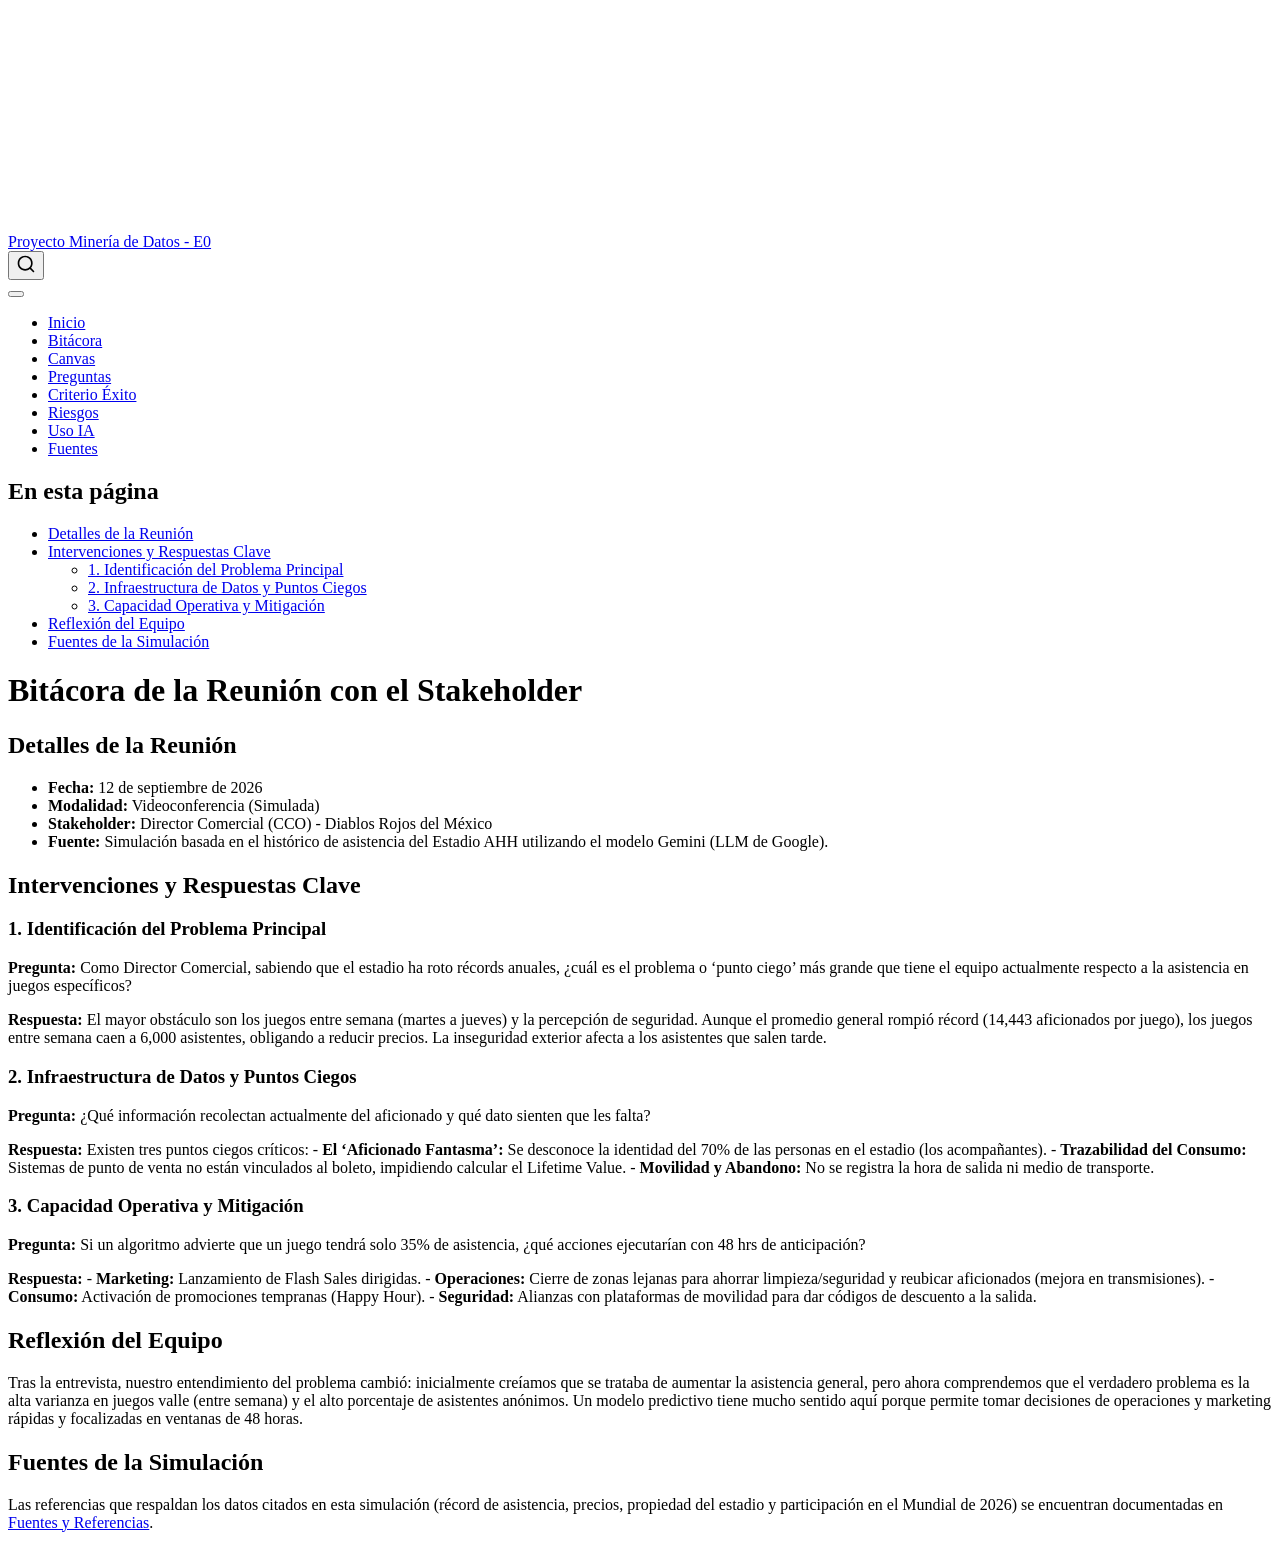
==== docs/entregas/E0_comprension_negocio/bitacora.html @ f0432efb "E0 Comprension del Negocio: sitio Quarto, entregables y docs compilados" ====
<!DOCTYPE html>
<html xmlns="http://www.w3.org/1999/xhtml" lang="es" xml:lang="es"><head>

<meta charset="utf-8">
<meta name="generator" content="quarto-1.10.18">

<meta name="viewport" content="width=device-width, initial-scale=1.0, user-scalable=yes">


<title>Bitácora de la Reunión con el Stakeholder – Proyecto Minería de Datos - E0</title>
<style>
/* Default styles provided by pandoc.
** See https://pandoc.org/MANUAL.html#variables-for-html for config info.
*/
span.smallcaps{font-variant: small-caps;}
div.columns{display: flex; gap: 1.5em;}
div.column{flex: auto;}
@media screen {
div.columns{gap: min(4vw, 1.5em);}
div.column{overflow-x: auto;}
}
div.hanging-indent{margin-left: 1.5em; text-indent: -1.5em;}
ul.task-list{list-style: none;}
ul.task-list li input[type="checkbox"] {
  width: 0.8em;
  margin: 0 0.8em 0.2em -1em; /* quarto-specific, see https://github.com/quarto-dev/quarto-cli/issues/4556 */ 
  vertical-align: middle;
}
</style>


<script src="../../site_libs/quarto-nav/quarto-nav.js"></script>
<script src="../../site_libs/quarto-nav/headroom.min.js"></script>
<script src="../../site_libs/clipboard/clipboard.min.js"></script>
<script src="../../site_libs/quarto-search/autocomplete.umd.js"></script>
<script src="../../site_libs/quarto-search/fuse.min.js"></script>
<script src="../../site_libs/quarto-search/quarto-search.js"></script>
<meta name="quarto:offset" content="../../">
<script src="../../site_libs/quarto-html/quarto.js" type="module"></script>
<script src="../../site_libs/quarto-html/tabsets/tabsets.js" type="module"></script>
<script src="../../site_libs/quarto-html/popper.min.js"></script>
<script src="../../site_libs/quarto-html/tippy.umd.min.js"></script>
<script src="../../site_libs/quarto-html/anchor.min.js"></script>
<link href="../../site_libs/quarto-html/tippy.css" rel="stylesheet">
<link href="../../site_libs/quarto-html/quarto-syntax-highlighting-64a204ab8560d761af7679ceaba22944.css" rel="stylesheet" id="quarto-text-highlighting-styles">
<script src="../../site_libs/bootstrap/bootstrap.min.js"></script>
<link href="../../site_libs/bootstrap/bootstrap-icons.css" rel="stylesheet">
<link href="../../site_libs/bootstrap/bootstrap-172ba59bd5e0b52282274ba0c0cc16fc.min.css" rel="stylesheet" append-hash="true" id="quarto-bootstrap" data-mode="light">
<script id="quarto-search-options" type="application/json">{
  "location": "navbar",
  "copy-button": false,
  "collapse-after": 3,
  "panel-placement": "end",
  "type": "overlay",
  "limit": 50,
  "keyboard-shortcut": [
    "f",
    "/",
    "s"
  ],
  "show-item-context": false,
  "language": {
    "search-no-results-text": "No se han encontrado resultados",
    "search-matching-documents-text": "documentos encontrados",
    "search-copy-link-title": "Copiar el enlace en la búsqueda",
    "search-hide-matches-text": "Ocultar resultados adicionales",
    "search-more-match-text": "resultado adicional en este documento",
    "search-more-matches-text": "resultados adicionales en este documento",
    "search-clear-button-title": "Borrar",
    "search-text-placeholder": "",
    "search-detached-cancel-button-title": "Cancelar",
    "search-submit-button-title": "Enviar",
    "search-label": "Buscar"
  }
}</script>


</head>

<body class="nav-fixed quarto-light">

<div id="quarto-search-results"></div>
  <header id="quarto-header" class="headroom fixed-top">
    <nav class="navbar navbar-expand-lg " data-bs-theme="dark">
      <div class="navbar-container container-fluid">
      <div class="navbar-brand-container mx-auto">
    <a class="navbar-brand" href="../../index.html">
    <span class="navbar-title">Proyecto Minería de Datos - E0</span>
    </a>
  </div>
            <div id="quarto-search" class="" title="Buscar"></div>
          <button class="navbar-toggler" type="button" data-bs-toggle="collapse" data-bs-target="#navbarCollapse" aria-controls="navbarCollapse" role="menu" aria-expanded="false" aria-label="Navegación de palanca" onclick="if (window.quartoToggleHeadroom) { window.quartoToggleHeadroom(); }">
  <span class="navbar-toggler-icon"></span>
</button>
          <div class="collapse navbar-collapse" id="navbarCollapse">
            <ul class="navbar-nav navbar-nav-scroll me-auto">
  <li class="nav-item">
    <a class="nav-link" href="../../index.html"> 
<span class="menu-text">Inicio</span></a>
  </li>  
  <li class="nav-item">
    <a class="nav-link active" href="../../entregas/E0_comprension_negocio/bitacora.html" aria-current="page"> 
<span class="menu-text">Bitácora</span></a>
  </li>  
  <li class="nav-item">
    <a class="nav-link" href="../../entregas/E0_comprension_negocio/canvas.html"> 
<span class="menu-text">Canvas</span></a>
  </li>  
  <li class="nav-item">
    <a class="nav-link" href="../../entregas/E0_comprension_negocio/preguntas.html"> 
<span class="menu-text">Preguntas</span></a>
  </li>  
  <li class="nav-item">
    <a class="nav-link" href="../../entregas/E0_comprension_negocio/criterio_exito.html"> 
<span class="menu-text">Criterio Éxito</span></a>
  </li>  
  <li class="nav-item">
    <a class="nav-link" href="../../entregas/E0_comprension_negocio/riesgos_supuestos.html"> 
<span class="menu-text">Riesgos</span></a>
  </li>  
  <li class="nav-item">
    <a class="nav-link" href="../../entregas/E0_comprension_negocio/uso_ia.html"> 
<span class="menu-text">Uso IA</span></a>
  </li>  
  <li class="nav-item">
    <a class="nav-link" href="../../entregas/E0_comprension_negocio/fuentes.html"> 
<span class="menu-text">Fuentes</span></a>
  </li>  
</ul>
          </div> <!-- /navcollapse -->
            <div class="quarto-navbar-tools">
</div>
      </div> <!-- /container-fluid -->
    </nav>
</header>
<!-- content -->
<div id="quarto-content" class="quarto-container page-columns page-rows-contents page-layout-article page-navbar">
<!-- sidebar -->
<!-- margin-sidebar -->
    <div id="quarto-margin-sidebar" class="sidebar margin-sidebar">
        <nav id="TOC" role="doc-toc" class="toc-active">
    <h2 id="toc-title">En esta página</h2>
   
  <ul>
  <li><a href="#detalles-de-la-reunión" id="toc-detalles-de-la-reunión" class="nav-link active" data-scroll-target="#detalles-de-la-reunión">Detalles de la Reunión</a></li>
  <li><a href="#intervenciones-y-respuestas-clave" id="toc-intervenciones-y-respuestas-clave" class="nav-link" data-scroll-target="#intervenciones-y-respuestas-clave">Intervenciones y Respuestas Clave</a>
  <ul class="collapse">
  <li><a href="#identificación-del-problema-principal" id="toc-identificación-del-problema-principal" class="nav-link" data-scroll-target="#identificación-del-problema-principal">1. Identificación del Problema Principal</a></li>
  <li><a href="#infraestructura-de-datos-y-puntos-ciegos" id="toc-infraestructura-de-datos-y-puntos-ciegos" class="nav-link" data-scroll-target="#infraestructura-de-datos-y-puntos-ciegos">2. Infraestructura de Datos y Puntos Ciegos</a></li>
  <li><a href="#capacidad-operativa-y-mitigación" id="toc-capacidad-operativa-y-mitigación" class="nav-link" data-scroll-target="#capacidad-operativa-y-mitigación">3. Capacidad Operativa y Mitigación</a></li>
  </ul></li>
  <li><a href="#reflexión-del-equipo" id="toc-reflexión-del-equipo" class="nav-link" data-scroll-target="#reflexión-del-equipo">Reflexión del Equipo</a></li>
  <li><a href="#fuentes-de-la-simulación" id="toc-fuentes-de-la-simulación" class="nav-link" data-scroll-target="#fuentes-de-la-simulación">Fuentes de la Simulación</a></li>
  </ul>
</nav>
    </div>
<!-- main -->
<main class="content" id="quarto-document-content">

<header id="title-block-header" class="quarto-title-block default">
<div class="quarto-title">
<h1 class="title">Bitácora de la Reunión con el Stakeholder</h1>
</div>



<div class="quarto-title-meta">

    
  
    
  </div>
  


</header>


<section id="detalles-de-la-reunión" class="level2">
<h2 class="anchored" data-anchor-id="detalles-de-la-reunión">Detalles de la Reunión</h2>
<ul>
<li><strong>Fecha:</strong> 12 de septiembre de 2026</li>
<li><strong>Modalidad:</strong> Videoconferencia (Simulada)</li>
<li><strong>Stakeholder:</strong> Director Comercial (CCO) - Diablos Rojos del México</li>
<li><strong>Fuente:</strong> Simulación basada en el histórico de asistencia del Estadio AHH utilizando el modelo Gemini (LLM de Google).</li>
</ul>
</section>
<section id="intervenciones-y-respuestas-clave" class="level2">
<h2 class="anchored" data-anchor-id="intervenciones-y-respuestas-clave">Intervenciones y Respuestas Clave</h2>
<section id="identificación-del-problema-principal" class="level3">
<h3 class="anchored" data-anchor-id="identificación-del-problema-principal">1. Identificación del Problema Principal</h3>
<p><strong>Pregunta:</strong> Como Director Comercial, sabiendo que el estadio ha roto récords anuales, ¿cuál es el problema o ‘punto ciego’ más grande que tiene el equipo actualmente respecto a la asistencia en juegos específicos?</p>
<p><strong>Respuesta:</strong> El mayor obstáculo son los juegos entre semana (martes a jueves) y la percepción de seguridad. Aunque el promedio general rompió récord (14,443 aficionados por juego), los juegos entre semana caen a 6,000 asistentes, obligando a reducir precios. La inseguridad exterior afecta a los asistentes que salen tarde.</p>
</section>
<section id="infraestructura-de-datos-y-puntos-ciegos" class="level3">
<h3 class="anchored" data-anchor-id="infraestructura-de-datos-y-puntos-ciegos">2. Infraestructura de Datos y Puntos Ciegos</h3>
<p><strong>Pregunta:</strong> ¿Qué información recolectan actualmente del aficionado y qué dato sienten que les falta?</p>
<p><strong>Respuesta:</strong> Existen tres puntos ciegos críticos: - <strong>El ‘Aficionado Fantasma’:</strong> Se desconoce la identidad del 70% de las personas en el estadio (los acompañantes). - <strong>Trazabilidad del Consumo:</strong> Sistemas de punto de venta no están vinculados al boleto, impidiendo calcular el Lifetime Value. - <strong>Movilidad y Abandono:</strong> No se registra la hora de salida ni medio de transporte.</p>
</section>
<section id="capacidad-operativa-y-mitigación" class="level3">
<h3 class="anchored" data-anchor-id="capacidad-operativa-y-mitigación">3. Capacidad Operativa y Mitigación</h3>
<p><strong>Pregunta:</strong> Si un algoritmo advierte que un juego tendrá solo 35% de asistencia, ¿qué acciones ejecutarían con 48 hrs de anticipación?</p>
<p><strong>Respuesta:</strong> - <strong>Marketing:</strong> Lanzamiento de Flash Sales dirigidas. - <strong>Operaciones:</strong> Cierre de zonas lejanas para ahorrar limpieza/seguridad y reubicar aficionados (mejora en transmisiones). - <strong>Consumo:</strong> Activación de promociones tempranas (Happy Hour). - <strong>Seguridad:</strong> Alianzas con plataformas de movilidad para dar códigos de descuento a la salida.</p>
</section>
</section>
<section id="reflexión-del-equipo" class="level2">
<h2 class="anchored" data-anchor-id="reflexión-del-equipo">Reflexión del Equipo</h2>
<p>Tras la entrevista, nuestro entendimiento del problema cambió: inicialmente creíamos que se trataba de aumentar la asistencia general, pero ahora comprendemos que el verdadero problema es la alta varianza en juegos valle (entre semana) y el alto porcentaje de asistentes anónimos. Un modelo predictivo tiene mucho sentido aquí porque permite tomar decisiones de operaciones y marketing rápidas y focalizadas en ventanas de 48 horas.</p>
</section>
<section id="fuentes-de-la-simulación" class="level2">
<h2 class="anchored" data-anchor-id="fuentes-de-la-simulación">Fuentes de la Simulación</h2>
<p>Las referencias que respaldan los datos citados en esta simulación (récord de asistencia, precios, propiedad del estadio y participación en el Mundial de 2026) se encuentran documentadas en <a href="../../entregas/E0_comprension_negocio/fuentes.html">Fuentes y Referencias</a>.</p>


</section>

</main> <!-- /main -->
<script id="quarto-html-after-body" type="application/javascript">
  window.document.addEventListener("DOMContentLoaded", function (event) {
    const icon = "";
    const anchorJS = new window.AnchorJS();
    anchorJS.options = {
      placement: 'right',
      icon: icon
    };
    anchorJS.add('.anchored');
    const isCodeAnnotation = (el) => {
      for (const clz of el.classList) {
        if (clz.startsWith('code-annotation-')) {                     
          return true;
        }
      }
      return false;
    }
    const onCopySuccess = function(e) {
      // button target
      const button = e.trigger;
      // don't keep focus
      button.blur();
      // flash "checked"
      button.classList.add('code-copy-button-checked');
      var currentTitle = button.getAttribute("title");
      button.setAttribute("title", "Copiado");
      let tooltip;
      if (window.bootstrap) {
        button.setAttribute("data-bs-toggle", "tooltip");
        button.setAttribute("data-bs-placement", "left");
        button.setAttribute("data-bs-title", "Copiado");
        tooltip = new bootstrap.Tooltip(button, 
          { trigger: "manual", 
            customClass: "code-copy-button-tooltip",
            offset: [0, -8]});
        tooltip.show();    
      }
      setTimeout(function() {
        if (tooltip) {
          tooltip.hide();
          button.removeAttribute("data-bs-title");
          button.removeAttribute("data-bs-toggle");
          button.removeAttribute("data-bs-placement");
        }
        button.setAttribute("title", currentTitle);
        button.classList.remove('code-copy-button-checked');
      }, 1000);
      // clear code selection
      e.clearSelection();
    }
    const getTextToCopy = function(trigger) {
      const outerScaffold = trigger.parentElement.cloneNode(true);
      const codeEl = outerScaffold.querySelector('code');
      for (const childEl of codeEl.children) {
        if (isCodeAnnotation(childEl)) {
          childEl.remove();
        }
      }
      return codeEl.innerText;
    }
    const clipboard = new window.ClipboardJS('.code-copy-button:not([data-in-quarto-modal])', {
      text: getTextToCopy
    });
    clipboard.on('success', onCopySuccess);
    if (window.document.getElementById('quarto-embedded-source-code-modal')) {
      const clipboardModal = new window.ClipboardJS('.code-copy-button[data-in-quarto-modal]', {
        text: getTextToCopy,
        container: window.document.getElementById('quarto-embedded-source-code-modal')
      });
      clipboardModal.on('success', onCopySuccess);
    }
      var localhostRegex = new RegExp(/^(?:http|https):\/\/localhost\:?[0-9]*\//);
      var mailtoRegex = new RegExp(/^mailto:/);
        var filterRegex = new RegExp('/' + window.location.host + '/');
      var isInternal = (href) => {
          return filterRegex.test(href) || localhostRegex.test(href) || mailtoRegex.test(href);
      }
      // Inspect non-navigation links and adorn them if external
     var links = window.document.querySelectorAll('a[href]:not(.nav-link):not(.navbar-brand):not(.toc-action):not(.sidebar-link):not(.sidebar-item-toggle):not(.pagination-link):not(.no-external):not([aria-hidden]):not(.dropdown-item):not(.quarto-navigation-tool):not(.about-link)');
      for (var i=0; i<links.length; i++) {
        const link = links[i];
        if (!isInternal(link.href)) {
          // undo the damage that might have been done by quarto-nav.js in the case of
          // links that we want to consider external
          if (link.dataset.originalHref !== undefined) {
            link.href = link.dataset.originalHref;
          }
        }
      }
    function tippyHover(el, contentFn, onTriggerFn, onUntriggerFn) {
      const config = {
        allowHTML: true,
        maxWidth: 500,
        delay: 100,
        arrow: false,
        appendTo: function(el) {
            return el.parentElement;
        },
        interactive: true,
        interactiveBorder: 10,
        theme: 'quarto',
        placement: 'bottom-start',
      };
      if (contentFn) {
        config.content = contentFn;
      }
      if (onTriggerFn) {
        config.onTrigger = onTriggerFn;
      }
      if (onUntriggerFn) {
        config.onUntrigger = onUntriggerFn;
      }
      window.tippy(el, config); 
    }
    const noterefs = window.document.querySelectorAll('a[role="doc-noteref"]');
    for (var i=0; i<noterefs.length; i++) {
      const ref = noterefs[i];
      tippyHover(ref, function() {
        // use id or data attribute instead here
        let href = ref.getAttribute('data-footnote-href') || ref.getAttribute('href');
        try { href = new URL(href).hash; } catch {}
        const id = href.replace(/^#\/?/, "");
        const note = window.document.getElementById(id);
        if (note) {
          return note.innerHTML;
        } else {
          return "";
        }
      });
    }
    const xrefs = window.document.querySelectorAll('a.quarto-xref');
    const processXRef = (id, note) => {
      // Strip column container classes
      const stripColumnClz = (el) => {
        el.classList.remove("page-full", "page-columns");
        if (el.children) {
          for (const child of el.children) {
            stripColumnClz(child);
          }
        }
      }
      stripColumnClz(note)
      if (id === null || id.startsWith('sec-')) {
        // Special case sections, only their first couple elements
        const container = document.createElement("div");
        if (note.children && note.children.length > 2) {
          container.appendChild(note.children[0].cloneNode(true));
          for (let i = 1; i < note.children.length; i++) {
            const child = note.children[i];
            if (child.tagName === "P" && child.innerText === "") {
              continue;
            } else {
              container.appendChild(child.cloneNode(true));
              break;
            }
          }
          if (window.Quarto?.typesetMath) {
            window.Quarto.typesetMath(container);
          }
          return container.innerHTML
        } else {
          if (window.Quarto?.typesetMath) {
            window.Quarto.typesetMath(note);
          }
          return note.innerHTML;
        }
      } else {
        // Remove any anchor links if they are present
        const anchorLink = note.querySelector('a.anchorjs-link');
        if (anchorLink) {
          anchorLink.remove();
        }
        if (window.Quarto?.typesetMath) {
          window.Quarto.typesetMath(note);
        }
        if (note.classList.contains("callout")) {
          return note.outerHTML;
        } else {
          return note.innerHTML;
        }
      }
    }
    for (var i=0; i<xrefs.length; i++) {
      const xref = xrefs[i];
      tippyHover(xref, undefined, function(instance) {
        instance.disable();
        let url = xref.getAttribute('href');
        let hash = undefined; 
        if (url.startsWith('#')) {
          hash = url;
        } else {
          try { hash = new URL(url).hash; } catch {}
        }
        if (hash) {
          const id = hash.replace(/^#\/?/, "");
          const note = window.document.getElementById(id);
          if (note !== null) {
            try {
              const html = processXRef(id, note.cloneNode(true));
              instance.setContent(html);
            } finally {
              instance.enable();
              instance.show();
            }
          } else {
            // See if we can fetch this
            fetch(url.split('#')[0])
            .then(res => res.text())
            .then(html => {
              const parser = new DOMParser();
              const htmlDoc = parser.parseFromString(html, "text/html");
              const note = htmlDoc.getElementById(id);
              if (note !== null) {
                const html = processXRef(id, note);
                instance.setContent(html);
              } 
            }).finally(() => {
              instance.enable();
              instance.show();
            });
          }
        } else {
          // See if we can fetch a full url (with no hash to target)
          // This is a special case and we should probably do some content thinning / targeting
          fetch(url)
          .then(res => res.text())
          .then(html => {
            const parser = new DOMParser();
            const htmlDoc = parser.parseFromString(html, "text/html");
            const note = htmlDoc.querySelector('main.content');
            if (note !== null) {
              // This should only happen for chapter cross references
              // (since there is no id in the URL)
              // remove the first header
              if (note.children.length > 0 && note.children[0].tagName === "HEADER") {
                note.children[0].remove();
              }
              const html = processXRef(null, note);
              instance.setContent(html);
            } 
          }).finally(() => {
            instance.enable();
            instance.show();
          });
        }
      }, function(instance) {
      });
    }
        let selectedAnnoteEl;
        const selectorForAnnotation = ( cell, annotation) => {
          let cellAttr = 'data-code-cell="' + cell + '"';
          let lineAttr = 'data-code-annotation="' +  annotation + '"';
          const selector = 'span[' + cellAttr + '][' + lineAttr + ']';
          return selector;
        }
        const selectCodeLines = (annoteEl) => {
          const doc = window.document;
          const targetCell = annoteEl.getAttribute("data-target-cell");
          const targetAnnotation = annoteEl.getAttribute("data-target-annotation");
          const annoteSpan = window.document.querySelector(selectorForAnnotation(targetCell, targetAnnotation));
          const lines = annoteSpan.getAttribute("data-code-lines").split(",");
          const lineIds = lines.map((line) => {
            return targetCell + "-" + line;
          })
          let top = null;
          let height = null;
          let parent = null;
          if (lineIds.length > 0) {
              //compute the position of the single el (top and bottom and make a div)
              const el = window.document.getElementById(lineIds[0]);
              top = el.offsetTop;
              height = el.offsetHeight;
              parent = el.parentElement.parentElement;
            if (lineIds.length > 1) {
              const lastEl = window.document.getElementById(lineIds[lineIds.length - 1]);
              const bottom = lastEl.offsetTop + lastEl.offsetHeight;
              height = bottom - top;
            }
            if (top !== null && height !== null && parent !== null) {
              // cook up a div (if necessary) and position it 
              let div = window.document.getElementById("code-annotation-line-highlight");
              if (div === null) {
                div = window.document.createElement("div");
                div.setAttribute("id", "code-annotation-line-highlight");
                div.style.position = 'absolute';
                parent.appendChild(div);
              }
              div.style.top = top - 2 + "px";
              div.style.height = height + 4 + "px";
              div.style.left = 0;
              let gutterDiv = window.document.getElementById("code-annotation-line-highlight-gutter");
              if (gutterDiv === null) {
                gutterDiv = window.document.createElement("div");
                gutterDiv.setAttribute("id", "code-annotation-line-highlight-gutter");
                gutterDiv.style.position = 'absolute';
                const codeCell = window.document.getElementById(targetCell);
                const gutter = codeCell.querySelector('.code-annotation-gutter');
                gutter.appendChild(gutterDiv);
              }
              gutterDiv.style.top = top - 2 + "px";
              gutterDiv.style.height = height + 4 + "px";
            }
            selectedAnnoteEl = annoteEl;
          }
        };
        const unselectCodeLines = () => {
          const elementsIds = ["code-annotation-line-highlight", "code-annotation-line-highlight-gutter"];
          elementsIds.forEach((elId) => {
            const div = window.document.getElementById(elId);
            if (div) {
              div.remove();
            }
          });
          selectedAnnoteEl = undefined;
        };
          // Handle positioning of the toggle
      window.addEventListener(
        "resize",
        throttle(() => {
          elRect = undefined;
          if (selectedAnnoteEl) {
            selectCodeLines(selectedAnnoteEl);
          }
        }, 10)
      );
      function throttle(fn, ms) {
      let throttle = false;
      let timer;
        return (...args) => {
          if(!throttle) { // first call gets through
              fn.apply(this, args);
              throttle = true;
          } else { // all the others get throttled
              if(timer) clearTimeout(timer); // cancel #2
              timer = setTimeout(() => {
                fn.apply(this, args);
                timer = throttle = false;
              }, ms);
          }
        };
      }
        // Attach click handler to the DT
        const annoteDls = window.document.querySelectorAll('dt[data-target-cell]');
        for (const annoteDlNode of annoteDls) {
          annoteDlNode.addEventListener('click', (event) => {
            const clickedEl = event.target;
            if (clickedEl !== selectedAnnoteEl) {
              unselectCodeLines();
              const activeEl = window.document.querySelector('dt[data-target-cell].code-annotation-active');
              if (activeEl) {
                activeEl.classList.remove('code-annotation-active');
              }
              selectCodeLines(clickedEl);
              clickedEl.classList.add('code-annotation-active');
            } else {
              // Unselect the line
              unselectCodeLines();
              clickedEl.classList.remove('code-annotation-active');
            }
          });
        }
    const findCites = (el) => {
      const parentEl = el.parentElement;
      if (parentEl) {
        const cites = parentEl.dataset.cites;
        if (cites) {
          return {
            el,
            cites: cites.split(' ')
          };
        } else {
          return findCites(el.parentElement)
        }
      } else {
        return undefined;
      }
    };
    var bibliorefs = window.document.querySelectorAll('a[role="doc-biblioref"]');
    for (var i=0; i<bibliorefs.length; i++) {
      const ref = bibliorefs[i];
      const citeInfo = findCites(ref);
      if (citeInfo) {
        tippyHover(citeInfo.el, function() {
          var popup = window.document.createElement('div');
          citeInfo.cites.forEach(function(cite) {
            var citeDiv = window.document.createElement('div');
            citeDiv.classList.add('hanging-indent');
            citeDiv.classList.add('csl-entry');
            var biblioDiv = window.document.getElementById('ref-' + cite);
            if (biblioDiv) {
              citeDiv.innerHTML = biblioDiv.innerHTML;
            }
            popup.appendChild(citeDiv);
          });
          return popup.innerHTML;
        });
      }
    }
  });
  </script>
</div> <!-- /content -->




</body></html>
---- docs/site_libs/quarto-html/tippy.css ----
.tippy-box[data-animation=fade][data-state=hidden]{opacity:0}[data-tippy-root]{max-width:calc(100vw - 10px)}.tippy-box{position:relative;background-color:#333;color:#fff;border-radius:4px;font-size:14px;line-height:1.4;white-space:normal;outline:0;transition-property:transform,visibility,opacity}.tippy-box[data-placement^=top]>.tippy-arrow{bottom:0}.tippy-box[data-placement^=top]>.tippy-arrow:before{bottom:-7px;left:0;border-width:8px 8px 0;border-top-color:initial;transform-origin:center top}.tippy-box[data-placement^=bottom]>.tippy-arrow{top:0}.tippy-box[data-placement^=bottom]>.tippy-arrow:before{top:-7px;left:0;border-width:0 8px 8px;border-bottom-color:initial;transform-origin:center bottom}.tippy-box[data-placement^=left]>.tippy-arrow{right:0}.tippy-box[data-placement^=left]>.tippy-arrow:before{border-width:8px 0 8px 8px;border-left-color:initial;right:-7px;transform-origin:center left}.tippy-box[data-placement^=right]>.tippy-arrow{left:0}.tippy-box[data-placement^=right]>.tippy-arrow:before{left:-7px;border-width:8px 8px 8px 0;border-right-color:initial;transform-origin:center right}.tippy-box[data-inertia][data-state=visible]{transition-timing-function:cubic-bezier(.54,1.5,.38,1.11)}.tippy-arrow{width:16px;height:16px;color:#333}.tippy-arrow:before{content:"";position:absolute;border-color:transparent;border-style:solid}.tippy-content{position:relative;padding:5px 9px;z-index:1}
---- docs/site_libs/quarto-html/quarto-syntax-highlighting-64a204ab8560d761af7679ceaba22944.css ----
/* quarto syntax highlight colors */
:root {
  --quarto-hl-ot-color: #003B4F;
  --quarto-hl-at-color: #657422;
  --quarto-hl-ss-color: #20794D;
  --quarto-hl-an-color: #5E5E5E;
  --quarto-hl-fu-color: #4758AB;
  --quarto-hl-st-color: #20794D;
  --quarto-hl-cf-color: #003B4F;
  --quarto-hl-op-color: #5E5E5E;
  --quarto-hl-er-color: #AD0000;
  --quarto-hl-bn-color: #AD0000;
  --quarto-hl-al-color: #AD0000;
  --quarto-hl-va-color: #111111;
  --quarto-hl-bu-color: inherit;
  --quarto-hl-ex-color: inherit;
  --quarto-hl-pp-color: #AD0000;
  --quarto-hl-in-color: #5E5E5E;
  --quarto-hl-vs-color: #20794D;
  --quarto-hl-wa-color: #5E5E5E;
  --quarto-hl-do-color: #5E5E5E;
  --quarto-hl-im-color: #00769E;
  --quarto-hl-ch-color: #20794D;
  --quarto-hl-dt-color: #AD0000;
  --quarto-hl-fl-color: #AD0000;
  --quarto-hl-co-color: #5E5E5E;
  --quarto-hl-cv-color: #5E5E5E;
  --quarto-hl-cn-color: #8f5902;
  --quarto-hl-sc-color: #5E5E5E;
  --quarto-hl-dv-color: #AD0000;
  --quarto-hl-kw-color: #003B4F;
}

/* other quarto variables */
:root {
  --quarto-font-monospace: SFMono-Regular, Menlo, Monaco, Consolas, "Liberation Mono", "Courier New", monospace;
}

/* syntax highlight based on Pandoc's rules */
pre > code.sourceCode > span {
  color: #003B4F;
}

code.sourceCode > span {
  color: #003B4F;
}

div.sourceCode,
div.sourceCode pre.sourceCode {
  color: #003B4F;
}

/* Normal */
code span {
  color: #003B4F;
}

/* Alert */
code span.al {
  color: #AD0000;
  font-style: inherit;
}

/* Annotation */
code span.an {
  color: #5E5E5E;
  font-style: inherit;
}

/* Attribute */
code span.at {
  color: #657422;
  font-style: inherit;
}

/* BaseN */
code span.bn {
  color: #AD0000;
  font-style: inherit;
}

/* BuiltIn */
code span.bu {
  font-style: inherit;
}

/* ControlFlow */
code span.cf {
  color: #003B4F;
  font-weight: bold;
  font-style: inherit;
}

/* Char */
code span.ch {
  color: #20794D;
  font-style: inherit;
}

/* Constant */
code span.cn {
  color: #8f5902;
  font-style: inherit;
}

/* Comment */
code span.co {
  color: #5E5E5E;
  font-style: inherit;
}

/* CommentVar */
code span.cv {
  color: #5E5E5E;
  font-style: italic;
}

/* Documentation */
code span.do {
  color: #5E5E5E;
  font-style: italic;
}

/* DataType */
code span.dt {
  color: #AD0000;
  font-style: inherit;
}

/* DecVal */
code span.dv {
  color: #AD0000;
  font-style: inherit;
}

/* Error */
code span.er {
  color: #AD0000;
  font-style: inherit;
}

/* Extension */
code span.ex {
  font-style: inherit;
}

/* Float */
code span.fl {
  color: #AD0000;
  font-style: inherit;
}

/* Function */
code span.fu {
  color: #4758AB;
  font-style: inherit;
}

/* Import */
code span.im {
  color: #00769E;
  font-style: inherit;
}

/* Information */
code span.in {
  color: #5E5E5E;
  font-style: inherit;
}

/* Keyword */
code span.kw {
  color: #003B4F;
  font-weight: bold;
  font-style: inherit;
}

/* Operator */
code span.op {
  color: #5E5E5E;
  font-style: inherit;
}

/* Other */
code span.ot {
  color: #003B4F;
  font-style: inherit;
}

/* Preprocessor */
code span.pp {
  color: #AD0000;
  font-style: inherit;
}

/* SpecialChar */
code span.sc {
  color: #5E5E5E;
  font-style: inherit;
}

/* SpecialString */
code span.ss {
  color: #20794D;
  font-style: inherit;
}

/* String */
code span.st {
  color: #20794D;
  font-style: inherit;
}

/* Variable */
code span.va {
  color: #111111;
  font-style: inherit;
}

/* VerbatimString */
code span.vs {
  color: #20794D;
  font-style: inherit;
}

/* Warning */
code span.wa {
  color: #5E5E5E;
  font-style: italic;
}

.prevent-inlining {
  content: "</";
}

/*# sourceMappingURL=9d8d5bb603a83b8298b89080a598c93b.css.map */
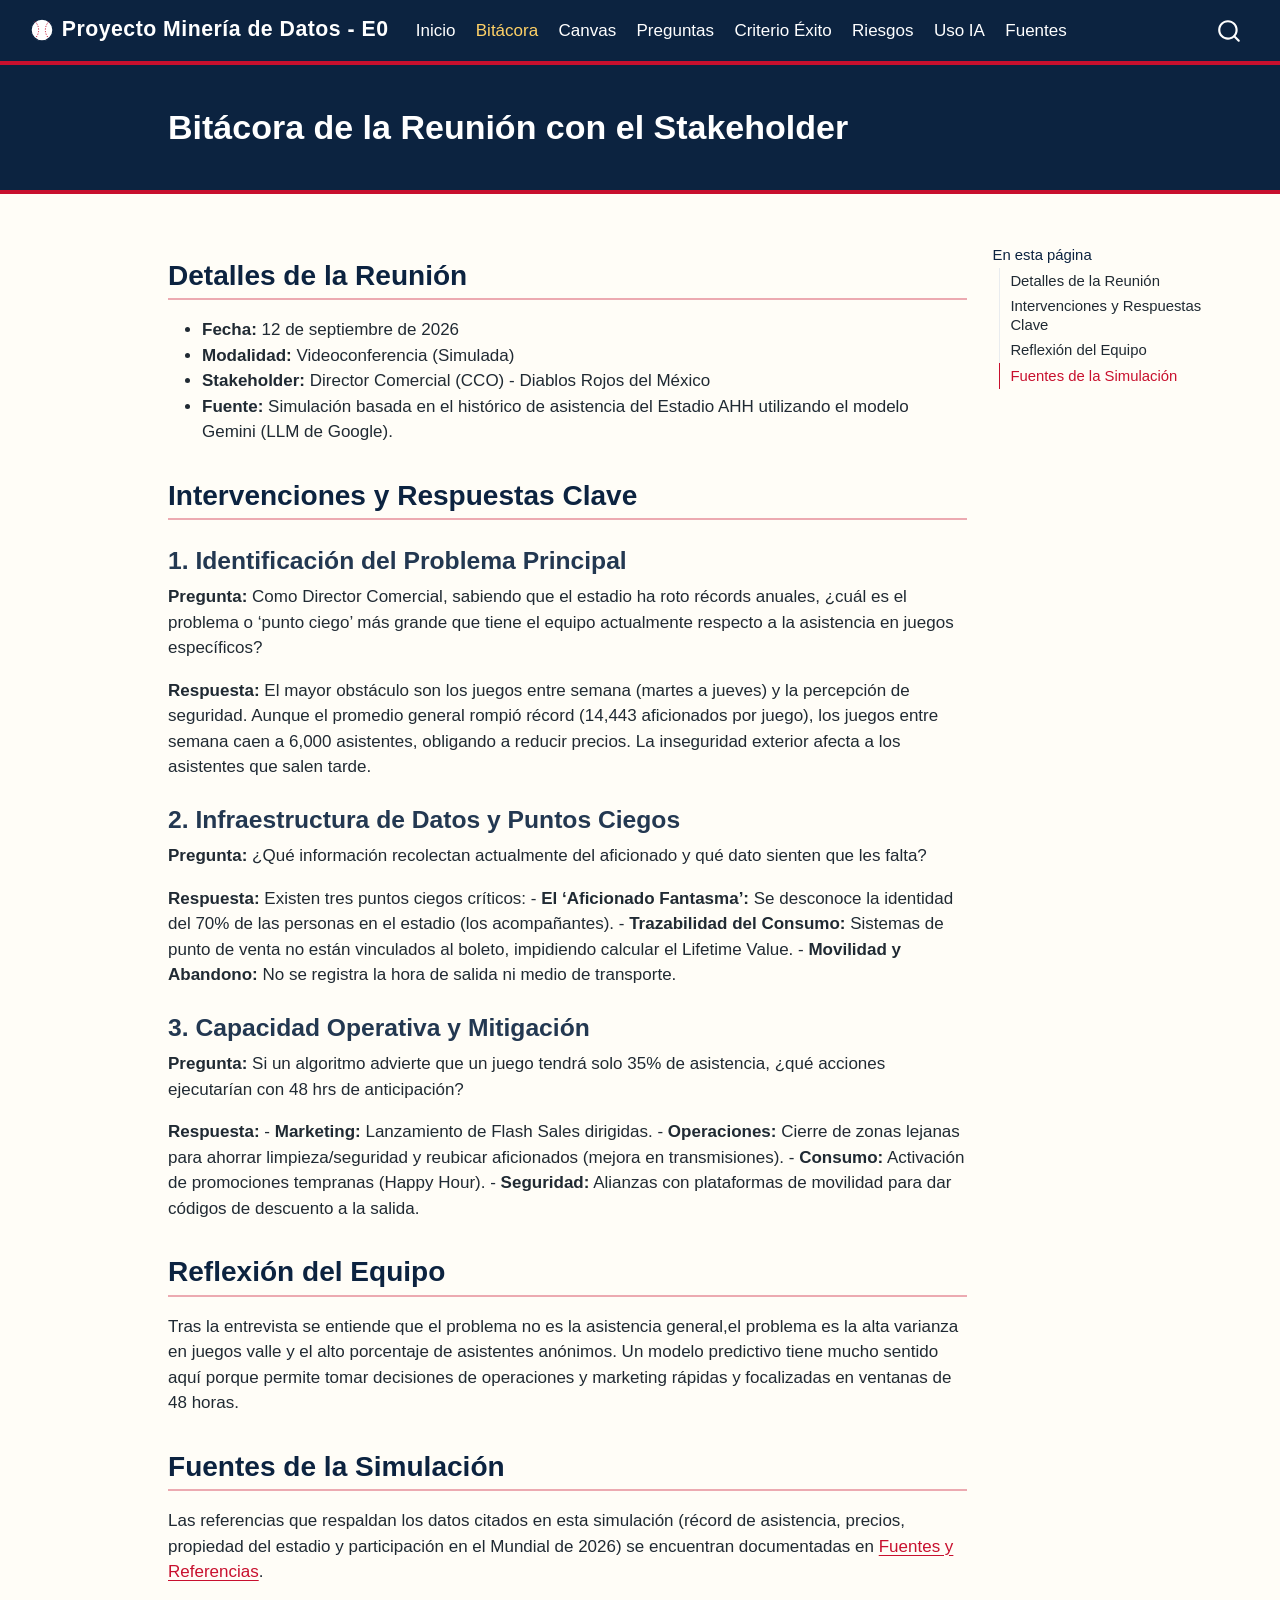
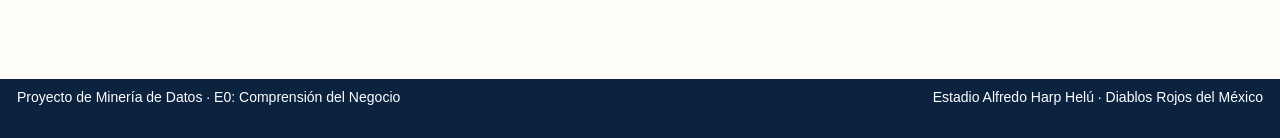
==== commit 6747117e: "Estilo beisbolero, BUC en canvas, riesgos corregidos y sitio recompilado" ====
--- a/docs/entregas/E0_comprension_negocio/bitacora.html
+++ b/docs/entregas/E0_comprension_negocio/bitacora.html
@@ -36,6 +36,7 @@
 <script src="../../site_libs/quarto-search/fuse.min.js"></script>
 <script src="../../site_libs/quarto-search/quarto-search.js"></script>
 <meta name="quarto:offset" content="../../">
+<link href="../../images/baseball.svg" rel="icon" type="image/svg+xml">
 <script src="../../site_libs/quarto-html/quarto.js" type="module"></script>
 <script src="../../site_libs/quarto-html/tabsets/tabsets.js" type="module"></script>
 <script src="../../site_libs/quarto-html/popper.min.js"></script>
@@ -45,7 +46,7 @@
 <link href="../../site_libs/quarto-html/quarto-syntax-highlighting-64a204ab8560d761af7679ceaba22944.css" rel="stylesheet" id="quarto-text-highlighting-styles">
 <script src="../../site_libs/bootstrap/bootstrap.min.js"></script>
 <link href="../../site_libs/bootstrap/bootstrap-icons.css" rel="stylesheet">
-<link href="../../site_libs/bootstrap/bootstrap-172ba59bd5e0b52282274ba0c0cc16fc.min.css" rel="stylesheet" append-hash="true" id="quarto-bootstrap" data-mode="light">
+<link href="../../site_libs/bootstrap/bootstrap-fb70c40dc7482c689762369618a42d12.min.css" rel="stylesheet" append-hash="true" id="quarto-bootstrap" data-mode="light">
 <script id="quarto-search-options" type="application/json">{
   "location": "navbar",
   "copy-button": false,
@@ -73,6 +74,23 @@
     "search-label": "Buscar"
   }
 }</script>
+<style>
+
+      .quarto-title-block .quarto-title-banner h1,
+      .quarto-title-block .quarto-title-banner h2,
+      .quarto-title-block .quarto-title-banner h3,
+      .quarto-title-block .quarto-title-banner h4,
+      .quarto-title-block .quarto-title-banner h5,
+      .quarto-title-block .quarto-title-banner h6
+      {
+        color: #ffffff;
+      }
+
+      .quarto-title-block .quarto-title-banner {
+        color: #ffffff;
+background: #0c2340;
+      }
+</style>
 
 
 </head>
@@ -80,10 +98,14 @@
 <body class="nav-fixed quarto-light">
 
 <div id="quarto-search-results"></div>
-  <header id="quarto-header" class="headroom fixed-top">
+  <header id="quarto-header" class="headroom fixed-top quarto-banner">
     <nav class="navbar navbar-expand-lg " data-bs-theme="dark">
       <div class="navbar-container container-fluid">
       <div class="navbar-brand-container mx-auto">
+    <a href="../../index.html" class="navbar-brand navbar-brand-logo">
+    <img src="../../images/baseball.svg" alt="Pelota de béisbol" class="navbar-logo light-content">
+    <img src="../../images/baseball.svg" alt="Pelota de béisbol" class="navbar-logo dark-content">
+    </a>
     <a class="navbar-brand" href="../../index.html">
     <span class="navbar-title">Proyecto Minería de Datos - E0</span>
     </a>
@@ -134,7 +156,23 @@
     </nav>
 </header>
 <!-- content -->
-<div id="quarto-content" class="quarto-container page-columns page-rows-contents page-layout-article page-navbar">
+<header id="title-block-header" class="quarto-title-block default page-columns page-full">
+  <div class="quarto-title-banner page-columns page-full">
+    <div class="quarto-title column-body">
+      <h1 class="title">Bitácora de la Reunión con el Stakeholder</h1>
+                      </div>
+  </div>
+    
+  
+  <div class="quarto-title-meta">
+
+      
+    
+      
+    </div>
+    
+  
+  </header><div id="quarto-content" class="quarto-container page-columns page-rows-contents page-layout-article page-navbar">
 <!-- sidebar -->
 <!-- margin-sidebar -->
     <div id="quarto-margin-sidebar" class="sidebar margin-sidebar">
@@ -155,25 +193,10 @@
 </nav>
     </div>
 <!-- main -->
-<main class="content" id="quarto-document-content">
-
-<header id="title-block-header" class="quarto-title-block default">
-<div class="quarto-title">
-<h1 class="title">Bitácora de la Reunión con el Stakeholder</h1>
-</div>
-
-
-
-<div class="quarto-title-meta">
-
-    
-  
-    
-  </div>
-  
-
-
-</header>
+<main class="content quarto-banner-title-block" id="quarto-document-content">
+
+
+
 
 
 <section id="detalles-de-la-reunión" class="level2">
@@ -205,7 +228,7 @@
 </section>
 <section id="reflexión-del-equipo" class="level2">
 <h2 class="anchored" data-anchor-id="reflexión-del-equipo">Reflexión del Equipo</h2>
-<p>Tras la entrevista, nuestro entendimiento del problema cambió: inicialmente creíamos que se trataba de aumentar la asistencia general, pero ahora comprendemos que el verdadero problema es la alta varianza en juegos valle (entre semana) y el alto porcentaje de asistentes anónimos. Un modelo predictivo tiene mucho sentido aquí porque permite tomar decisiones de operaciones y marketing rápidas y focalizadas en ventanas de 48 horas.</p>
+<p>Tras la entrevista se entiende que el problema no es la asistencia general,el problema es la alta varianza en juegos valle y el alto porcentaje de asistentes anónimos. Un modelo predictivo tiene mucho sentido aquí porque permite tomar decisiones de operaciones y marketing rápidas y focalizadas en ventanas de 48 horas.</p>
 </section>
 <section id="fuentes-de-la-simulación" class="level2">
 <h2 class="anchored" data-anchor-id="fuentes-de-la-simulación">Fuentes de la Simulación</h2>
@@ -616,6 +639,19 @@
   });
   </script>
 </div> <!-- /content -->
+<footer class="footer">
+  <div class="nav-footer">
+    <div class="nav-footer-left">
+<p>Proyecto de Minería de Datos · E0: Comprensión del Negocio</p>
+</div>   
+    <div class="nav-footer-center">
+      &nbsp;
+    </div>
+    <div class="nav-footer-right">
+<p>Estadio Alfredo Harp Helú · Diablos Rojos del México</p>
+</div>
+  </div>
+</footer>
 
 
 
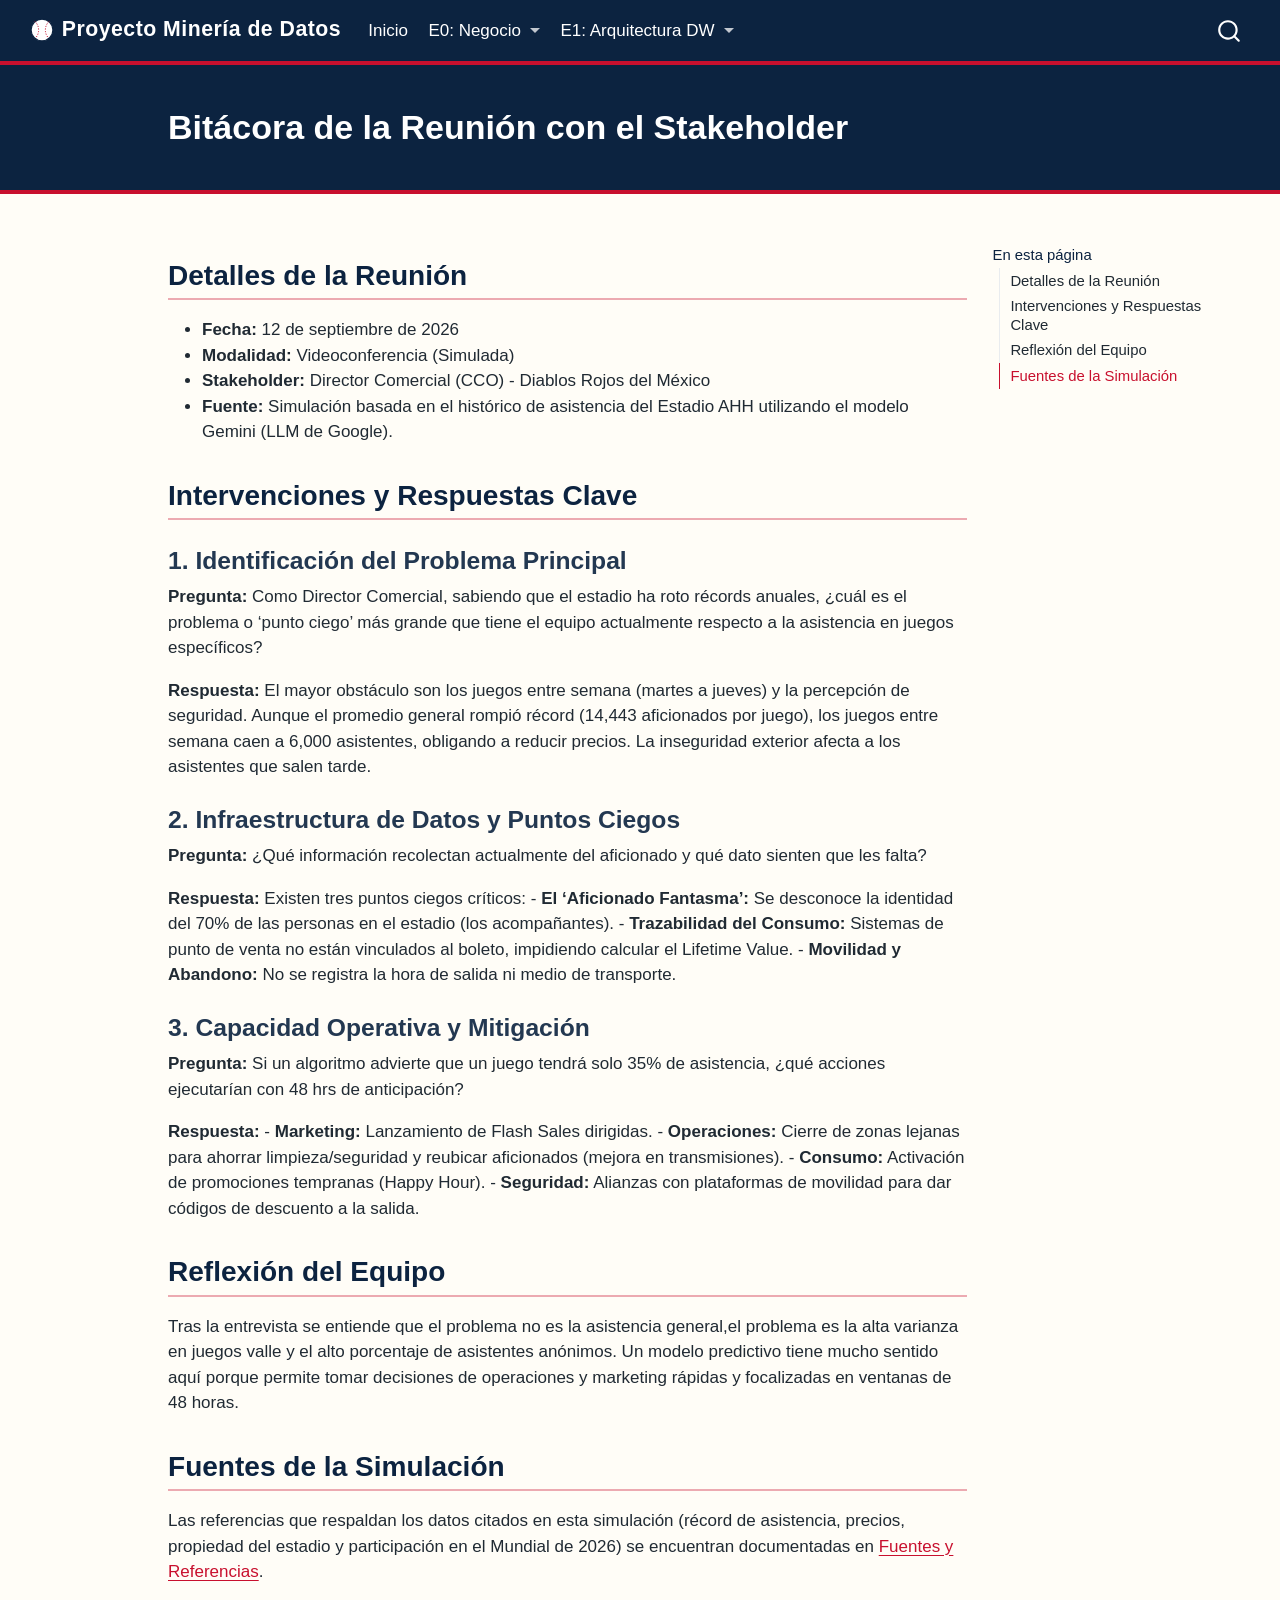
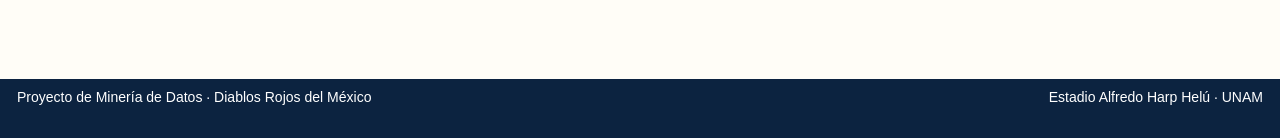
==== commit d92c826e: "feat(E1): integracion entrega E1, esquema estrella, DDLs y compilacion docs" ====
--- a/docs/entregas/E0_comprension_negocio/bitacora.html
+++ b/docs/entregas/E0_comprension_negocio/bitacora.html
@@ -2,12 +2,12 @@
 <html xmlns="http://www.w3.org/1999/xhtml" lang="es" xml:lang="es"><head>
 
 <meta charset="utf-8">
-<meta name="generator" content="quarto-1.10.18">
+<meta name="generator" content="quarto-1.10.19">
 
 <meta name="viewport" content="width=device-width, initial-scale=1.0, user-scalable=yes">
 
 
-<title>Bitácora de la Reunión con el Stakeholder – Proyecto Minería de Datos - E0</title>
+<title>Bitácora de la Reunión con el Stakeholder – Proyecto Minería de Datos</title>
 <style>
 /* Default styles provided by pandoc.
 ** See https://pandoc.org/MANUAL.html#variables-for-html for config info.
@@ -43,7 +43,7 @@
 <script src="../../site_libs/quarto-html/tippy.umd.min.js"></script>
 <script src="../../site_libs/quarto-html/anchor.min.js"></script>
 <link href="../../site_libs/quarto-html/tippy.css" rel="stylesheet">
-<link href="../../site_libs/quarto-html/quarto-syntax-highlighting-64a204ab8560d761af7679ceaba22944.css" rel="stylesheet" id="quarto-text-highlighting-styles">
+<link href="../../site_libs/quarto-html/quarto-syntax-highlighting-bf27225e3a48a9273f3daa8f8e829971.css" rel="stylesheet" id="quarto-text-highlighting-styles">
 <script src="../../site_libs/bootstrap/bootstrap.min.js"></script>
 <link href="../../site_libs/bootstrap/bootstrap-icons.css" rel="stylesheet">
 <link href="../../site_libs/bootstrap/bootstrap-fb70c40dc7482c689762369618a42d12.min.css" rel="stylesheet" append-hash="true" id="quarto-bootstrap" data-mode="light">
@@ -107,7 +107,7 @@
     <img src="../../images/baseball.svg" alt="Pelota de béisbol" class="navbar-logo dark-content">
     </a>
     <a class="navbar-brand" href="../../index.html">
-    <span class="navbar-title">Proyecto Minería de Datos - E0</span>
+    <span class="navbar-title">Proyecto Minería de Datos</span>
     </a>
   </div>
             <div id="quarto-search" class="" title="Buscar"></div>
@@ -120,34 +120,72 @@
     <a class="nav-link" href="../../index.html"> 
 <span class="menu-text">Inicio</span></a>
   </li>  
-  <li class="nav-item">
-    <a class="nav-link active" href="../../entregas/E0_comprension_negocio/bitacora.html" aria-current="page"> 
-<span class="menu-text">Bitácora</span></a>
-  </li>  
-  <li class="nav-item">
-    <a class="nav-link" href="../../entregas/E0_comprension_negocio/canvas.html"> 
-<span class="menu-text">Canvas</span></a>
-  </li>  
-  <li class="nav-item">
-    <a class="nav-link" href="../../entregas/E0_comprension_negocio/preguntas.html"> 
-<span class="menu-text">Preguntas</span></a>
-  </li>  
-  <li class="nav-item">
-    <a class="nav-link" href="../../entregas/E0_comprension_negocio/criterio_exito.html"> 
-<span class="menu-text">Criterio Éxito</span></a>
-  </li>  
-  <li class="nav-item">
-    <a class="nav-link" href="../../entregas/E0_comprension_negocio/riesgos_supuestos.html"> 
-<span class="menu-text">Riesgos</span></a>
-  </li>  
-  <li class="nav-item">
-    <a class="nav-link" href="../../entregas/E0_comprension_negocio/uso_ia.html"> 
-<span class="menu-text">Uso IA</span></a>
-  </li>  
-  <li class="nav-item">
-    <a class="nav-link" href="../../entregas/E0_comprension_negocio/fuentes.html"> 
-<span class="menu-text">Fuentes</span></a>
-  </li>  
+  <li class="nav-item dropdown ">
+    <a class="nav-link dropdown-toggle" href="#" id="nav-menu-e0-negocio" role="link" data-bs-toggle="dropdown" aria-expanded="false">
+ <span class="menu-text">E0: Negocio</span>
+    </a>
+    <ul class="dropdown-menu" aria-labelledby="nav-menu-e0-negocio">    
+        <li>
+    <a class="dropdown-item" href="../../entregas/E0_comprension_negocio/bitacora.html">
+ <span class="dropdown-text">Bitácora</span></a>
+  </li>  
+        <li>
+    <a class="dropdown-item" href="../../entregas/E0_comprension_negocio/canvas.html">
+ <span class="dropdown-text">Canvas</span></a>
+  </li>  
+        <li>
+    <a class="dropdown-item" href="../../entregas/E0_comprension_negocio/preguntas.html">
+ <span class="dropdown-text">Preguntas</span></a>
+  </li>  
+        <li>
+    <a class="dropdown-item" href="../../entregas/E0_comprension_negocio/criterio_exito.html">
+ <span class="dropdown-text">Criterio Éxito</span></a>
+  </li>  
+        <li>
+    <a class="dropdown-item" href="../../entregas/E0_comprension_negocio/riesgos_supuestos.html">
+ <span class="dropdown-text">Riesgos</span></a>
+  </li>  
+        <li>
+    <a class="dropdown-item" href="../../entregas/E0_comprension_negocio/fuentes.html">
+ <span class="dropdown-text">Fuentes</span></a>
+  </li>  
+        <li>
+    <a class="dropdown-item" href="../../entregas/E0_comprension_negocio/uso_ia.html">
+ <span class="dropdown-text">Uso IA</span></a>
+  </li>  
+    </ul>
+  </li>
+  <li class="nav-item dropdown ">
+    <a class="nav-link dropdown-toggle" href="#" id="nav-menu-e1-arquitectura-dw" role="link" data-bs-toggle="dropdown" aria-expanded="false">
+ <span class="menu-text">E1: Arquitectura DW</span>
+    </a>
+    <ul class="dropdown-menu" aria-labelledby="nav-menu-e1-arquitectura-dw">    
+        <li>
+    <a class="dropdown-item" href="../../entregas/E1_arquitectura_dw/fuentes.html">
+ <span class="dropdown-text">Fuentes de Datos</span></a>
+  </li>  
+        <li>
+    <a class="dropdown-item" href="../../entregas/E1_arquitectura_dw/arquitectura.html">
+ <span class="dropdown-text">Arquitectura 3 Capas</span></a>
+  </li>  
+        <li>
+    <a class="dropdown-item" href="../../entregas/E1_arquitectura_dw/estrella.html">
+ <span class="dropdown-text">Esquema Estrella</span></a>
+  </li>  
+        <li>
+    <a class="dropdown-item" href="../../entregas/E1_arquitectura_dw/trazabilidad.html">
+ <span class="dropdown-text">Trazabilidad</span></a>
+  </li>  
+        <li>
+    <a class="dropdown-item" href="../../entregas/E1_arquitectura_dw/pivote.html">
+ <span class="dropdown-text">Pivote por Datos</span></a>
+  </li>  
+        <li>
+    <a class="dropdown-item" href="../../entregas/E1_arquitectura_dw/uso_ia.html">
+ <span class="dropdown-text">Uso IA</span></a>
+  </li>  
+    </ul>
+  </li>
 </ul>
           </div> <!-- /navcollapse -->
             <div class="quarto-navbar-tools">
@@ -642,13 +680,13 @@
 <footer class="footer">
   <div class="nav-footer">
     <div class="nav-footer-left">
-<p>Proyecto de Minería de Datos · E0: Comprensión del Negocio</p>
+<p>Proyecto de Minería de Datos · Diablos Rojos del México</p>
 </div>   
     <div class="nav-footer-center">
       &nbsp;
     </div>
     <div class="nav-footer-right">
-<p>Estadio Alfredo Harp Helú · Diablos Rojos del México</p>
+<p>Estadio Alfredo Harp Helú · UNAM</p>
 </div>
   </div>
 </footer>
--- a/docs/site_libs/quarto-html/quarto-syntax-highlighting-bf27225e3a48a9273f3daa8f8e829971.css
+++ b/docs/site_libs/quarto-html/quarto-syntax-highlighting-bf27225e3a48a9273f3daa8f8e829971.css
@@ -0,0 +1,236 @@
+/* quarto syntax highlight colors */
+:root {
+  --quarto-hl-ot-color: #003B4F;
+  --quarto-hl-at-color: #657422;
+  --quarto-hl-ss-color: #20794D;
+  --quarto-hl-an-color: #5E5E5E;
+  --quarto-hl-fu-color: #4758AB;
+  --quarto-hl-st-color: #20794D;
+  --quarto-hl-cf-color: #003B4F;
+  --quarto-hl-op-color: #5E5E5E;
+  --quarto-hl-er-color: #AD0000;
+  --quarto-hl-bn-color: #AD0000;
+  --quarto-hl-al-color: #AD0000;
+  --quarto-hl-va-color: #111111;
+  --quarto-hl-bu-color: inherit;
+  --quarto-hl-ex-color: inherit;
+  --quarto-hl-pp-color: #AD0000;
+  --quarto-hl-in-color: #5E5E5E;
+  --quarto-hl-vs-color: #20794D;
+  --quarto-hl-wa-color: #5E5E5E;
+  --quarto-hl-do-color: #5E5E5E;
+  --quarto-hl-im-color: #00769E;
+  --quarto-hl-ch-color: #20794D;
+  --quarto-hl-dt-color: #AD0000;
+  --quarto-hl-fl-color: #AD0000;
+  --quarto-hl-co-color: #5E5E5E;
+  --quarto-hl-cv-color: #5E5E5E;
+  --quarto-hl-cn-color: #8f5902;
+  --quarto-hl-sc-color: #5E5E5E;
+  --quarto-hl-dv-color: #AD0000;
+  --quarto-hl-kw-color: #003B4F;
+}
+
+/* other quarto variables */
+:root {
+  --quarto-font-monospace: SFMono-Regular, Menlo, Monaco, Consolas, "Liberation Mono", "Courier New", monospace;
+}
+
+/* syntax highlight based on Pandoc's rules */
+pre > code.sourceCode > span {
+  color: #003B4F;
+}
+
+code.sourceCode > span {
+  color: #003B4F;
+}
+
+div.sourceCode,
+div.sourceCode pre.sourceCode {
+  color: #003B4F;
+}
+
+/* Normal */
+code span {
+  color: #003B4F;
+}
+
+/* Alert */
+code span.al {
+  color: #AD0000;
+  font-style: inherit;
+}
+
+/* Annotation */
+code span.an {
+  color: #5E5E5E;
+  font-style: inherit;
+}
+
+/* Attribute */
+code span.at {
+  color: #657422;
+  font-style: inherit;
+}
+
+/* BaseN */
+code span.bn {
+  color: #AD0000;
+  font-style: inherit;
+}
+
+/* BuiltIn */
+code span.bu {
+  font-style: inherit;
+}
+
+/* ControlFlow */
+code span.cf {
+  color: #003B4F;
+  font-weight: bold;
+  font-style: inherit;
+}
+
+/* Char */
+code span.ch {
+  color: #20794D;
+  font-style: inherit;
+}
+
+/* Constant */
+code span.cn {
+  color: #8f5902;
+  font-style: inherit;
+}
+
+/* Comment */
+code span.co {
+  color: #5E5E5E;
+  font-style: inherit;
+}
+
+/* CommentVar */
+code span.cv {
+  color: #5E5E5E;
+  font-style: italic;
+}
+
+/* Documentation */
+code span.do {
+  color: #5E5E5E;
+  font-style: italic;
+}
+
+/* DataType */
+code span.dt {
+  color: #AD0000;
+  font-style: inherit;
+}
+
+/* DecVal */
+code span.dv {
+  color: #AD0000;
+  font-style: inherit;
+}
+
+/* Error */
+code span.er {
+  color: #AD0000;
+  font-style: inherit;
+}
+
+/* Extension */
+code span.ex {
+  font-style: inherit;
+}
+
+/* Float */
+code span.fl {
+  color: #AD0000;
+  font-style: inherit;
+}
+
+/* Function */
+code span.fu {
+  color: #4758AB;
+  font-style: inherit;
+}
+
+/* Import */
+code span.im {
+  color: #00769E;
+  font-style: inherit;
+}
+
+/* Information */
+code span.in {
+  color: #5E5E5E;
+  font-style: inherit;
+}
+
+/* Keyword */
+code span.kw {
+  color: #003B4F;
+  font-weight: bold;
+  font-style: inherit;
+}
+
+/* Operator */
+code span.op {
+  color: #5E5E5E;
+  font-style: inherit;
+}
+
+/* Other */
+code span.ot {
+  color: #003B4F;
+  font-style: inherit;
+}
+
+/* Preprocessor */
+code span.pp {
+  color: #AD0000;
+  font-style: inherit;
+}
+
+/* SpecialChar */
+code span.sc {
+  color: #5E5E5E;
+  font-style: inherit;
+}
+
+/* SpecialString */
+code span.ss {
+  color: #20794D;
+  font-style: inherit;
+}
+
+/* String */
+code span.st {
+  color: #20794D;
+  font-style: inherit;
+}
+
+/* Variable */
+code span.va {
+  color: #111111;
+  font-style: inherit;
+}
+
+/* VerbatimString */
+code span.vs {
+  color: #20794D;
+  font-style: inherit;
+}
+
+/* Warning */
+code span.wa {
+  color: #5E5E5E;
+  font-style: italic;
+}
+
+.prevent-inlining {
+  content: "</";
+}
+
+/*# sourceMappingURL=8be38f48d34c45af72792cbd699585e7.css.map */
